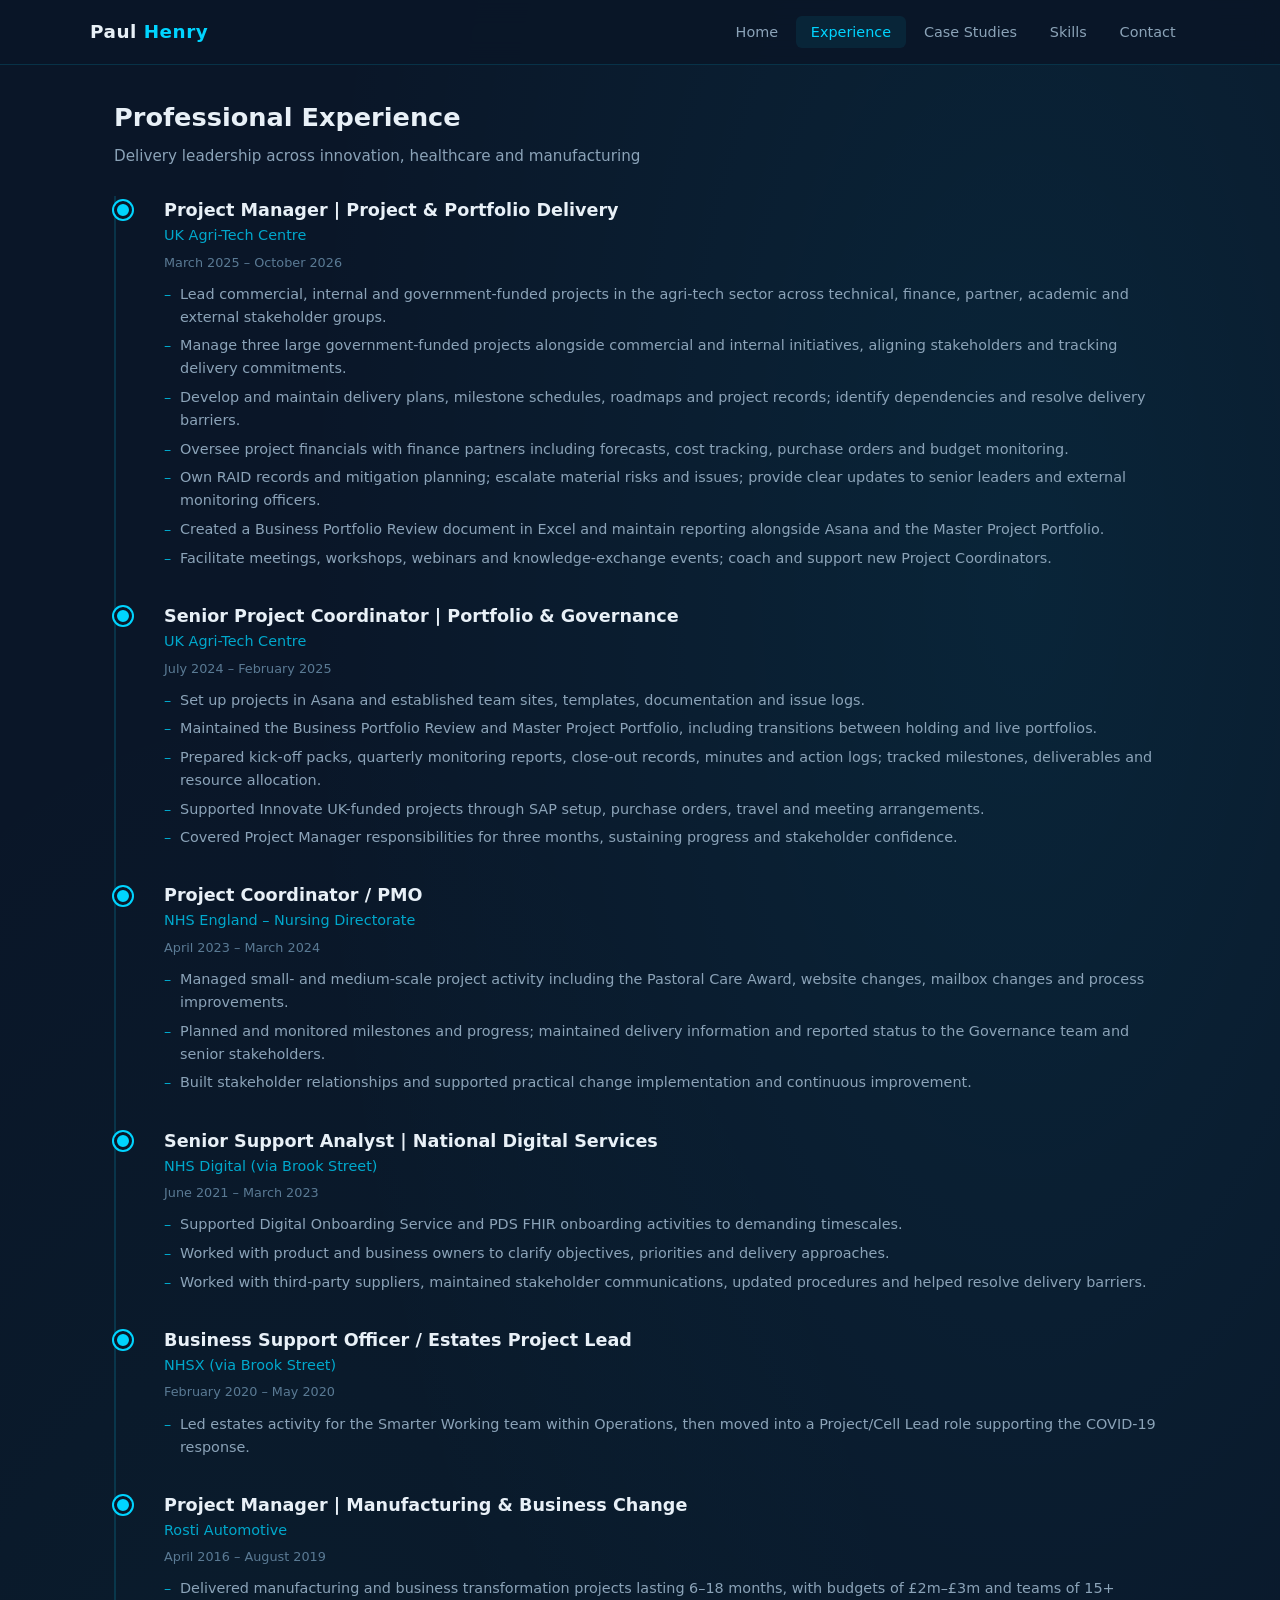
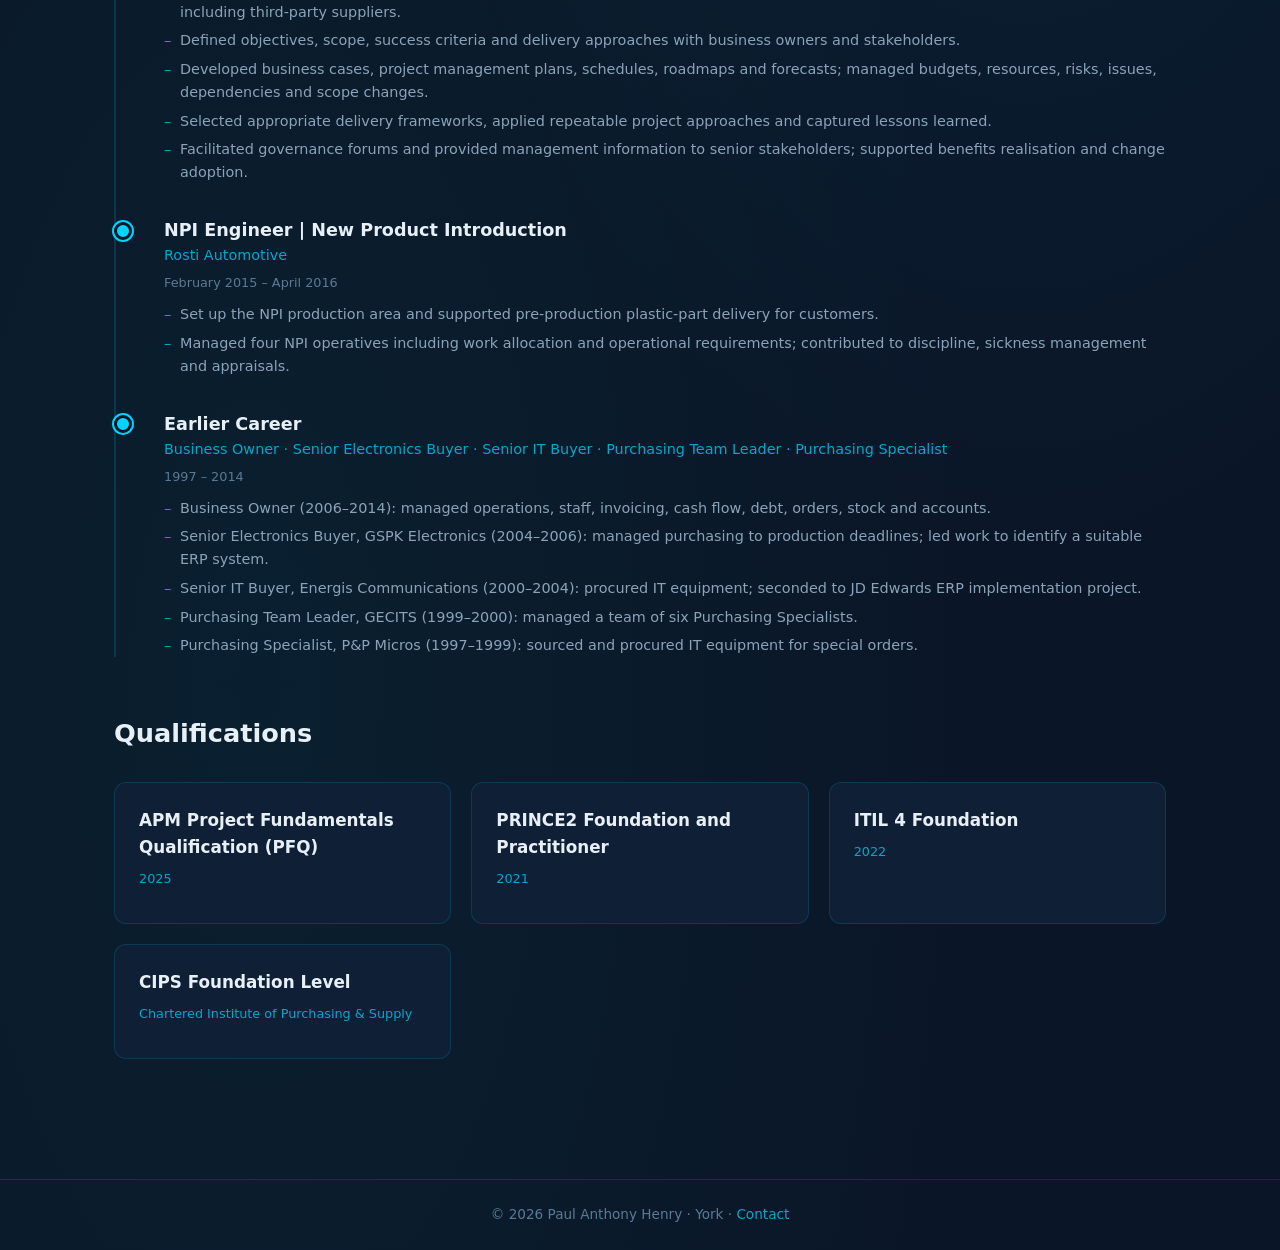
==== experience.html @ afd57022 "Add files via upload" ====
<!DOCTYPE html>
<html lang="en">
<head>
  <meta charset="UTF-8">
  <meta name="viewport" content="width=device-width, initial-scale=1.0">
  <title>Experience | Paul Henry</title>
  <meta name="description" content="Professional experience of Paul Henry – Senior Project Manager across UK Agri-Tech Centre, NHS, and manufacturing.">
  <link rel="stylesheet" href="styles.css">
</head>
<body>
  <nav class="nav">
    <div class="nav-inner">
      <a href="index.html" class="logo">Paul <span>Henry</span></a>
      <button class="nav-toggle" aria-label="Menu" onclick="document.querySelector('.nav-links').classList.toggle('open')">☰</button>
      <ul class="nav-links">
        <li><a href="index.html">Home</a></li>
        <li><a href="experience.html" class="active">Experience</a></li>
        <li><a href="case-studies.html">Case Studies</a></li>
        <li><a href="skills.html">Skills</a></li>
        <li><a href="contact.html">Contact</a></li>
      </ul>
    </div>
  </nav>

  <main>
    <section class="section">
      <div class="section-header">
        <h2>Professional Experience</h2>
        <p>Delivery leadership across innovation, healthcare and manufacturing</p>
      </div>

      <div class="timeline">
        <div class="timeline-item">
          <div class="role">Project Manager | Project &amp; Portfolio Delivery</div>
          <div class="org">UK Agri-Tech Centre</div>
          <div class="dates">March 2025 – October 2026</div>
          <ul>
            <li>Lead commercial, internal and government-funded projects in the agri-tech sector across technical, finance, partner, academic and external stakeholder groups.</li>
            <li>Manage three large government-funded projects alongside commercial and internal initiatives, aligning stakeholders and tracking delivery commitments.</li>
            <li>Develop and maintain delivery plans, milestone schedules, roadmaps and project records; identify dependencies and resolve delivery barriers.</li>
            <li>Oversee project financials with finance partners including forecasts, cost tracking, purchase orders and budget monitoring.</li>
            <li>Own RAID records and mitigation planning; escalate material risks and issues; provide clear updates to senior leaders and external monitoring officers.</li>
            <li>Created a Business Portfolio Review document in Excel and maintain reporting alongside Asana and the Master Project Portfolio.</li>
            <li>Facilitate meetings, workshops, webinars and knowledge-exchange events; coach and support new Project Coordinators.</li>
          </ul>
        </div>

        <div class="timeline-item">
          <div class="role">Senior Project Coordinator | Portfolio &amp; Governance</div>
          <div class="org">UK Agri-Tech Centre</div>
          <div class="dates">July 2024 – February 2025</div>
          <ul>
            <li>Set up projects in Asana and established team sites, templates, documentation and issue logs.</li>
            <li>Maintained the Business Portfolio Review and Master Project Portfolio, including transitions between holding and live portfolios.</li>
            <li>Prepared kick-off packs, quarterly monitoring reports, close-out records, minutes and action logs; tracked milestones, deliverables and resource allocation.</li>
            <li>Supported Innovate UK-funded projects through SAP setup, purchase orders, travel and meeting arrangements.</li>
            <li>Covered Project Manager responsibilities for three months, sustaining progress and stakeholder confidence.</li>
          </ul>
        </div>

        <div class="timeline-item">
          <div class="role">Project Coordinator / PMO</div>
          <div class="org">NHS England – Nursing Directorate</div>
          <div class="dates">April 2023 – March 2024</div>
          <ul>
            <li>Managed small- and medium-scale project activity including the Pastoral Care Award, website changes, mailbox changes and process improvements.</li>
            <li>Planned and monitored milestones and progress; maintained delivery information and reported status to the Governance team and senior stakeholders.</li>
            <li>Built stakeholder relationships and supported practical change implementation and continuous improvement.</li>
          </ul>
        </div>

        <div class="timeline-item">
          <div class="role">Senior Support Analyst | National Digital Services</div>
          <div class="org">NHS Digital (via Brook Street)</div>
          <div class="dates">June 2021 – March 2023</div>
          <ul>
            <li>Supported Digital Onboarding Service and PDS FHIR onboarding activities to demanding timescales.</li>
            <li>Worked with product and business owners to clarify objectives, priorities and delivery approaches.</li>
            <li>Worked with third-party suppliers, maintained stakeholder communications, updated procedures and helped resolve delivery barriers.</li>
          </ul>
        </div>

        <div class="timeline-item">
          <div class="role">Business Support Officer / Estates Project Lead</div>
          <div class="org">NHSX (via Brook Street)</div>
          <div class="dates">February 2020 – May 2020</div>
          <ul>
            <li>Led estates activity for the Smarter Working team within Operations, then moved into a Project/Cell Lead role supporting the COVID-19 response.</li>
          </ul>
        </div>

        <div class="timeline-item">
          <div class="role">Project Manager | Manufacturing &amp; Business Change</div>
          <div class="org">Rosti Automotive</div>
          <div class="dates">April 2016 – August 2019</div>
          <ul>
            <li>Delivered manufacturing and business transformation projects lasting 6–18 months, with budgets of £2m–£3m and teams of 15+ including third-party suppliers.</li>
            <li>Defined objectives, scope, success criteria and delivery approaches with business owners and stakeholders.</li>
            <li>Developed business cases, project management plans, schedules, roadmaps and forecasts; managed budgets, resources, risks, issues, dependencies and scope changes.</li>
            <li>Selected appropriate delivery frameworks, applied repeatable project approaches and captured lessons learned.</li>
            <li>Facilitated governance forums and provided management information to senior stakeholders; supported benefits realisation and change adoption.</li>
          </ul>
        </div>

        <div class="timeline-item">
          <div class="role">NPI Engineer | New Product Introduction</div>
          <div class="org">Rosti Automotive</div>
          <div class="dates">February 2015 – April 2016</div>
          <ul>
            <li>Set up the NPI production area and supported pre-production plastic-part delivery for customers.</li>
            <li>Managed four NPI operatives including work allocation and operational requirements; contributed to discipline, sickness management and appraisals.</li>
          </ul>
        </div>

        <div class="timeline-item">
          <div class="role">Earlier Career</div>
          <div class="org">Business Owner · Senior Electronics Buyer · Senior IT Buyer · Purchasing Team Leader · Purchasing Specialist</div>
          <div class="dates">1997 – 2014</div>
          <ul>
            <li>Business Owner (2006–2014): managed operations, staff, invoicing, cash flow, debt, orders, stock and accounts.</li>
            <li>Senior Electronics Buyer, GSPK Electronics (2004–2006): managed purchasing to production deadlines; led work to identify a suitable ERP system.</li>
            <li>Senior IT Buyer, Energis Communications (2000–2004): procured IT equipment; seconded to JD Edwards ERP implementation project.</li>
            <li>Purchasing Team Leader, GECITS (1999–2000): managed a team of six Purchasing Specialists.</li>
            <li>Purchasing Specialist, P&amp;P Micros (1997–1999): sourced and procured IT equipment for special orders.</li>
          </ul>
        </div>
      </div>
    </section>

    <section class="section">
      <div class="section-header">
        <h2>Qualifications</h2>
      </div>
      <div class="cards">
        <div class="card">
          <h3>APM Project Fundamentals Qualification (PFQ)</h3>
          <p class="meta">2025</p>
        </div>
        <div class="card">
          <h3>PRINCE2 Foundation and Practitioner</h3>
          <p class="meta">2021</p>
        </div>
        <div class="card">
          <h3>ITIL 4 Foundation</h3>
          <p class="meta">2022</p>
        </div>
        <div class="card">
          <h3>CIPS Foundation Level</h3>
          <p class="meta">Chartered Institute of Purchasing &amp; Supply</p>
        </div>
      </div>
    </section>
  </main>

  <footer>
    <p>© 2026 Paul Anthony Henry · York · <a href="contact.html">Contact</a></p>
  </footer>
</body>
</html>
---- styles.css ----
/* Paul Henry - Professional Portfolio */
:root {
  --bg-dark: #0a1628;
  --bg-card: #0f1f35;
  --bg-card-hover: #152a45;
  --navy: #0d1b2a;
  --cyan: #00d4ff;
  --cyan-dim: #00a8cc;
  --teal: #00b4a0;
  --magenta: #e91e8c;
  --orange: #f5a623;
  --text: #e8f0f7;
  --text-muted: #8ba3b8;
  --text-dim: #5a7a94;
  --border: rgba(0, 212, 255, 0.15);
  --shadow: 0 8px 32px rgba(0, 0, 0, 0.4);
  --radius: 12px;
  --font: 'Segoe UI', system-ui, -apple-system, sans-serif;
}

* {
  margin: 0;
  padding: 0;
  box-sizing: border-box;
}

html {
  scroll-behavior: smooth;
}

body {
  font-family: var(--font);
  background: var(--bg-dark);
  color: var(--text);
  line-height: 1.6;
  min-height: 100vh;
  background-image: 
    radial-gradient(ellipse at 80% 20%, rgba(0, 212, 255, 0.08) 0%, transparent 50%),
    radial-gradient(ellipse at 20% 80%, rgba(0, 180, 160, 0.06) 0%, transparent 50%);
}

/* Background image overlay for hero */
.hero-bg {
  position: absolute;
  inset: 0;
  background: url('background.jpg') no-repeat right center;
  background-size: cover;
  opacity: 0.35;
  z-index: 0;
  pointer-events: none;
}

/* Navigation */
.nav {
  position: sticky;
  top: 0;
  z-index: 100;
  background: rgba(10, 22, 40, 0.92);
  backdrop-filter: blur(12px);
  border-bottom: 1px solid var(--border);
  padding: 0 1.5rem;
}

.nav-inner {
  max-width: 1100px;
  margin: 0 auto;
  display: flex;
  align-items: center;
  justify-content: space-between;
  height: 64px;
}

.logo {
  font-weight: 700;
  font-size: 1.15rem;
  color: var(--text);
  text-decoration: none;
  letter-spacing: 0.5px;
}

.logo span {
  color: var(--cyan);
}

.nav-links {
  display: flex;
  gap: 0.25rem;
  list-style: none;
}

.nav-links a {
  color: var(--text-muted);
  text-decoration: none;
  padding: 0.5rem 0.9rem;
  border-radius: 6px;
  font-size: 0.9rem;
  font-weight: 500;
  transition: color 0.2s, background 0.2s;
}

.nav-links a:hover,
.nav-links a.active {
  color: var(--cyan);
  background: rgba(0, 212, 255, 0.08);
}

.nav-toggle {
  display: none;
  background: none;
  border: none;
  color: var(--text);
  font-size: 1.5rem;
  cursor: pointer;
}

/* Main layout */
main {
  max-width: 1100px;
  margin: 0 auto;
  padding: 2rem 1.5rem 4rem;
}

/* Hero */
.hero {
  position: relative;
  padding: 4rem 0 3rem;
  overflow: hidden;
  border-radius: var(--radius);
  margin-bottom: 3rem;
}

.hero-content {
  position: relative;
  z-index: 1;
  max-width: 640px;
}

.hero-label {
  display: inline-block;
  font-size: 0.75rem;
  font-weight: 600;
  letter-spacing: 1.5px;
  text-transform: uppercase;
  color: var(--cyan);
  margin-bottom: 0.75rem;
}

.hero h1 {
  font-size: clamp(2rem, 5vw, 2.75rem);
  font-weight: 700;
  line-height: 1.2;
  margin-bottom: 0.5rem;
}

.hero .title {
  font-size: 1.15rem;
  color: var(--cyan-dim);
  font-weight: 500;
  margin-bottom: 1.25rem;
}

.hero .summary {
  color: var(--text-muted);
  font-size: 1.05rem;
  margin-bottom: 1.75rem;
  max-width: 540px;
}

.hero-actions {
  display: flex;
  gap: 0.75rem;
  flex-wrap: wrap;
}

.btn {
  display: inline-flex;
  align-items: center;
  gap: 0.4rem;
  padding: 0.7rem 1.4rem;
  border-radius: 8px;
  font-weight: 600;
  font-size: 0.95rem;
  text-decoration: none;
  transition: transform 0.15s, background 0.2s, box-shadow 0.2s;
  border: none;
  cursor: pointer;
}

.btn-primary {
  background: linear-gradient(135deg, var(--cyan), var(--teal));
  color: var(--navy);
}

.btn-primary:hover {
  transform: translateY(-2px);
  box-shadow: 0 6px 20px rgba(0, 212, 255, 0.35);
}

.btn-secondary {
  background: transparent;
  color: var(--cyan);
  border: 1px solid var(--border);
}

.btn-secondary:hover {
  background: rgba(0, 212, 255, 0.1);
  border-color: var(--cyan);
}

/* Section headers */
.section {
  margin-bottom: 3.5rem;
}

.section-header {
  margin-bottom: 1.75rem;
}

.section-header h2 {
  font-size: 1.6rem;
  font-weight: 700;
  margin-bottom: 0.35rem;
}

.section-header p {
  color: var(--text-muted);
  font-size: 0.95rem;
}

/* Cards grid */
.cards {
  display: grid;
  grid-template-columns: repeat(auto-fit, minmax(280px, 1fr));
  gap: 1.25rem;
}

.card {
  background: var(--bg-card);
  border: 1px solid var(--border);
  border-radius: var(--radius);
  padding: 1.5rem;
  transition: background 0.2s, border-color 0.2s, transform 0.2s;
}

.card:hover {
  background: var(--bg-card-hover);
  border-color: rgba(0, 212, 255, 0.3);
  transform: translateY(-3px);
}

.card h3 {
  font-size: 1.05rem;
  margin-bottom: 0.5rem;
  color: var(--text);
}

.card p {
  color: var(--text-muted);
  font-size: 0.9rem;
}

.card .meta {
  font-size: 0.8rem;
  color: var(--cyan-dim);
  margin-bottom: 0.6rem;
  font-weight: 500;
}

/* Impact bullets */
.impact-list {
  list-style: none;
  display: grid;
  gap: 0.85rem;
}

.impact-list li {
  display: flex;
  gap: 0.85rem;
  align-items: flex-start;
  background: var(--bg-card);
  border: 1px solid var(--border);
  border-radius: 10px;
  padding: 1rem 1.15rem;
}

.impact-list .icon {
  flex-shrink: 0;
  width: 28px;
  height: 28px;
  border-radius: 50%;
  background: rgba(0, 212, 255, 0.15);
  color: var(--cyan);
  display: flex;
  align-items: center;
  justify-content: center;
  font-size: 0.85rem;
  font-weight: 700;
}

.impact-list p {
  color: var(--text-muted);
  font-size: 0.95rem;
}

/* Experience timeline */
.timeline {
  position: relative;
  padding-left: 1.75rem;
  border-left: 2px solid var(--border);
}

.timeline-item {
  position: relative;
  margin-bottom: 2rem;
  padding-left: 1.25rem;
}

.timeline-item::before {
  content: '';
  position: absolute;
  left: -1.85rem;
  top: 0.35rem;
  width: 12px;
  height: 12px;
  border-radius: 50%;
  background: var(--cyan);
  border: 3px solid var(--bg-dark);
  box-shadow: 0 0 0 2px var(--cyan);
}

.timeline-item .role {
  font-weight: 600;
  font-size: 1.1rem;
  color: var(--text);
}

.timeline-item .org {
  color: var(--cyan-dim);
  font-size: 0.9rem;
  margin-bottom: 0.35rem;
}

.timeline-item .dates {
  font-size: 0.8rem;
  color: var(--text-dim);
  margin-bottom: 0.6rem;
}

.timeline-item ul {
  list-style: none;
  margin-top: 0.5rem;
}

.timeline-item li {
  color: var(--text-muted);
  font-size: 0.9rem;
  padding-left: 1rem;
  position: relative;
  margin-bottom: 0.35rem;
}

.timeline-item li::before {
  content: '–';
  position: absolute;
  left: 0;
  color: var(--cyan-dim);
}

/* Case study cards */
.case-study {
  background: var(--bg-card);
  border: 1px solid var(--border);
  border-radius: var(--radius);
  padding: 1.75rem;
  margin-bottom: 1.5rem;
}

.case-study h3 {
  font-size: 1.25rem;
  margin-bottom: 0.4rem;
}

.case-study .tag {
  display: inline-block;
  font-size: 0.7rem;
  font-weight: 600;
  letter-spacing: 0.5px;
  text-transform: uppercase;
  color: var(--cyan);
  background: rgba(0, 212, 255, 0.12);
  padding: 0.25rem 0.6rem;
  border-radius: 4px;
  margin-bottom: 1rem;
}

.star-block {
  margin-bottom: 1rem;
}

.star-block h4 {
  font-size: 0.8rem;
  font-weight: 700;
  letter-spacing: 1px;
  text-transform: uppercase;
  color: var(--cyan-dim);
  margin-bottom: 0.35rem;
}

.star-block p {
  color: var(--text-muted);
  font-size: 0.95rem;
}

/* Skills */
.skills-grid {
  display: grid;
  grid-template-columns: repeat(auto-fit, minmax(240px, 1fr));
  gap: 1rem;
}

.skill-card {
  background: var(--bg-card);
  border: 1px solid var(--border);
  border-radius: 10px;
  padding: 1.25rem;
}

.skill-card h3 {
  font-size: 0.95rem;
  color: var(--cyan);
  margin-bottom: 0.5rem;
  font-weight: 600;
}

.skill-card p {
  color: var(--text-muted);
  font-size: 0.85rem;
}

.bar-group {
  margin-bottom: 1.5rem;
}

.bar-row {
  display: flex;
  align-items: center;
  gap: 0.75rem;
  margin-bottom: 0.65rem;
}

.bar-label {
  width: 180px;
  font-size: 0.85rem;
  color: var(--text-muted);
  flex-shrink: 0;
}

.bar-track {
  flex: 1;
  height: 10px;
  background: rgba(255,255,255,0.06);
  border-radius: 5px;
  overflow: hidden;
}

.bar-fill {
  height: 100%;
  border-radius: 5px;
  background: linear-gradient(90deg, var(--teal), var(--cyan));
}

.bar-value {
  width: 28px;
  font-size: 0.8rem;
  color: var(--text-dim);
  text-align: right;
}

/* Contact */
.contact-card {
  background: var(--bg-card);
  border: 1px solid var(--border);
  border-radius: var(--radius);
  padding: 2rem;
  max-width: 520px;
}

.contact-card a {
  color: var(--cyan);
  text-decoration: none;
}

.contact-card a:hover {
  text-decoration: underline;
}

.contact-row {
  display: flex;
  gap: 0.75rem;
  margin-bottom: 1rem;
  align-items: center;
}

.contact-row .label {
  font-size: 0.8rem;
  color: var(--text-dim);
  width: 70px;
  flex-shrink: 0;
}

/* Footer */
footer {
  border-top: 1px solid var(--border);
  padding: 1.5rem;
  text-align: center;
  color: var(--text-dim);
  font-size: 0.85rem;
}

footer a {
  color: var(--cyan-dim);
  text-decoration: none;
}

/* Utilities */
.tag-row {
  display: flex;
  flex-wrap: wrap;
  gap: 0.5rem;
  margin-top: 1rem;
}

.tag-pill {
  font-size: 0.75rem;
  padding: 0.3rem 0.7rem;
  border-radius: 20px;
  background: rgba(0, 212, 255, 0.1);
  color: var(--cyan);
  border: 1px solid var(--border);
}

.img-responsive {
  width: 100%;
  max-width: 100%;
  border-radius: var(--radius);
  border: 1px solid var(--border);
  margin: 1.5rem 0;
}

/* Mobile */
@media (max-width: 768px) {
  .nav-links {
    display: none;
    position: absolute;
    top: 64px;
    left: 0;
    right: 0;
    background: var(--bg-dark);
    flex-direction: column;
    padding: 1rem;
    border-bottom: 1px solid var(--border);
  }

  .nav-links.open {
    display: flex;
  }

  .nav-toggle {
    display: block;
  }

  .bar-label {
    width: 120px;
    font-size: 0.75rem;
  }

  .hero {
    padding: 2.5rem 0;
  }
}
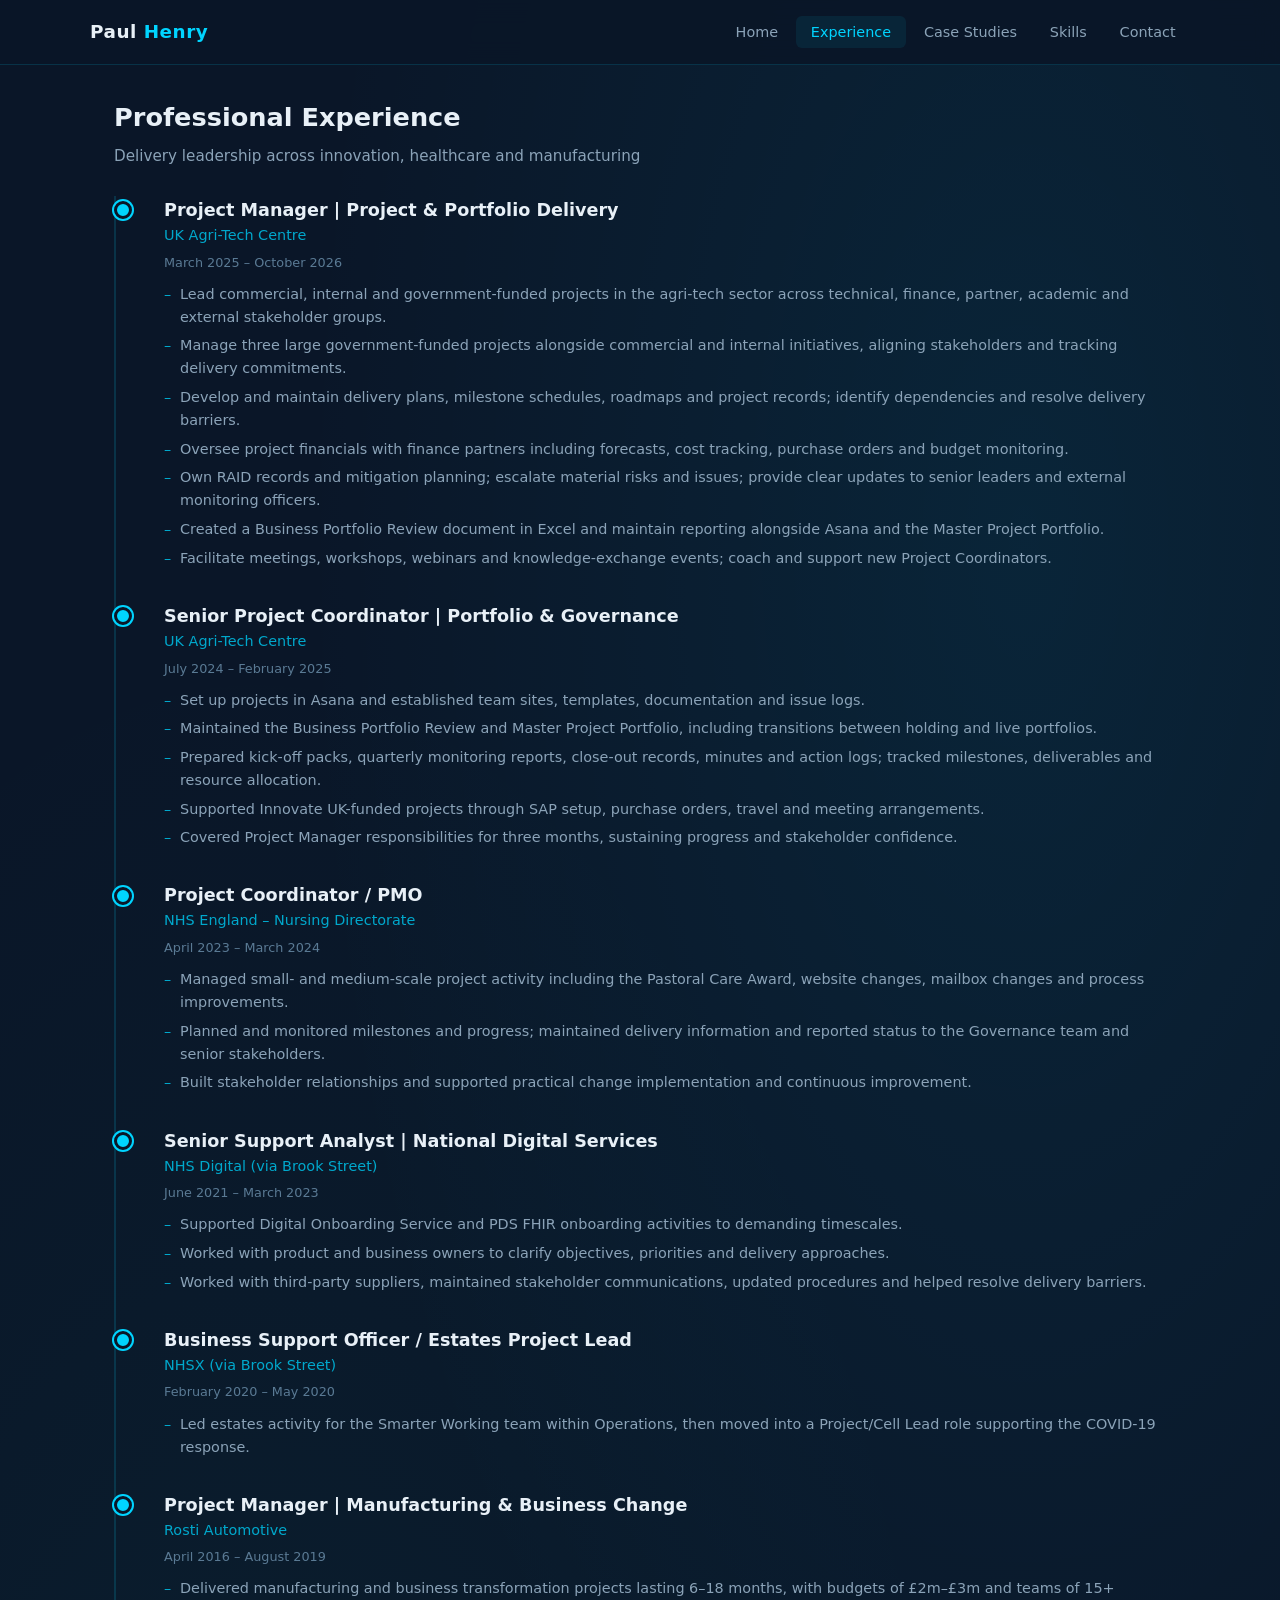
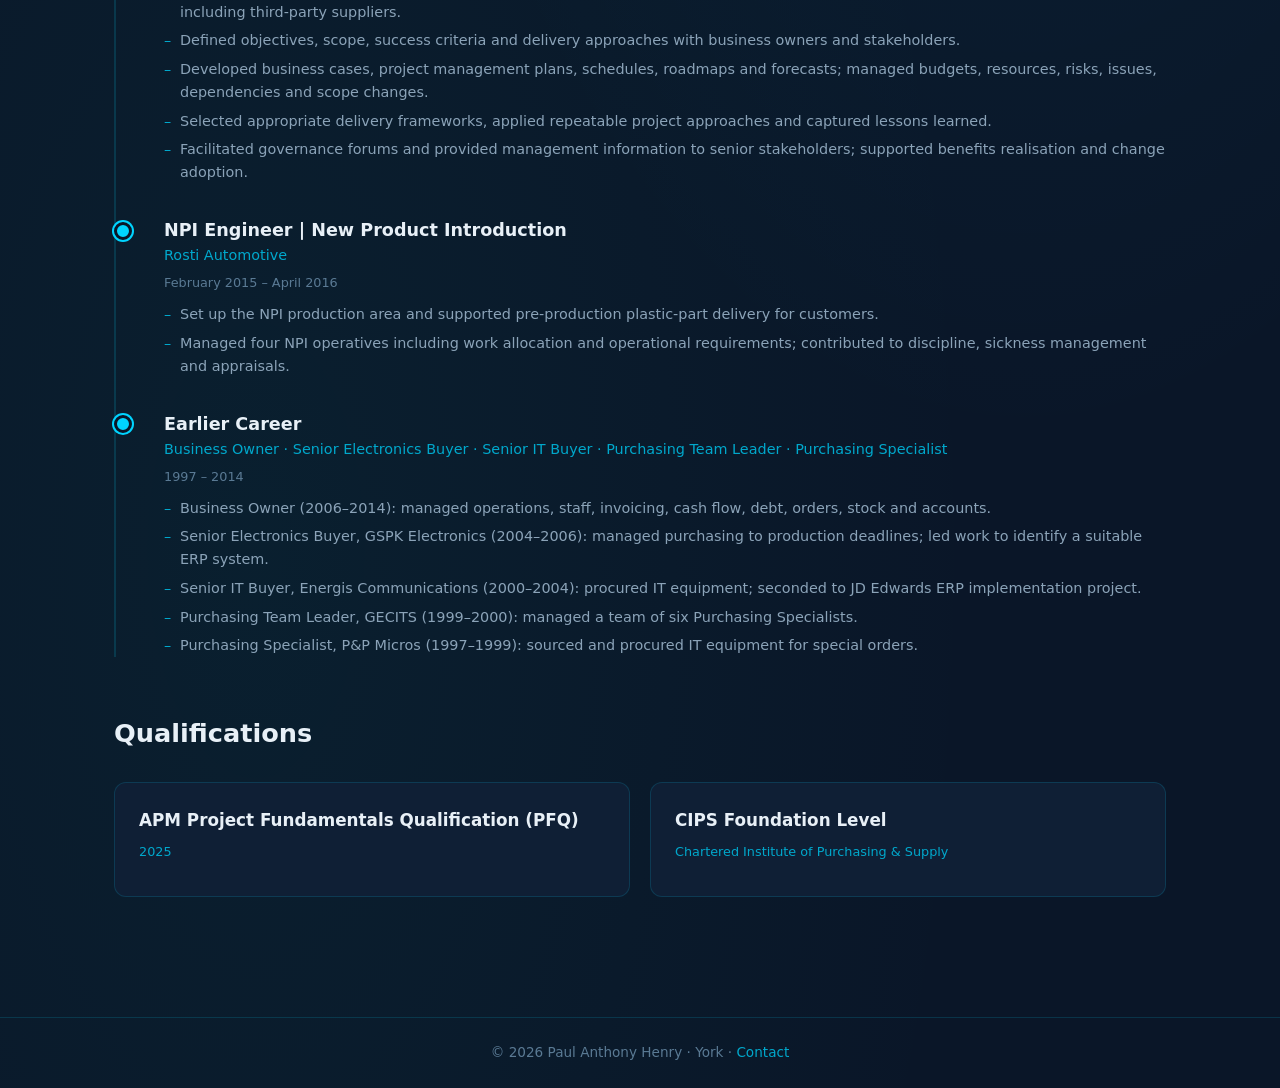
==== commit 15fe7eb6: "Remove PRINCE2 and ITIL qualifications Removed PRINCE2 and ITIL qualifications from experience secti" ====
--- a/experience.html
+++ b/experience.html
@@ -137,14 +137,6 @@
           <p class="meta">2025</p>
         </div>
         <div class="card">
-          <h3>PRINCE2 Foundation and Practitioner</h3>
-          <p class="meta">2021</p>
-        </div>
-        <div class="card">
-          <h3>ITIL 4 Foundation</h3>
-          <p class="meta">2022</p>
-        </div>
-        <div class="card">
           <h3>CIPS Foundation Level</h3>
           <p class="meta">Chartered Institute of Purchasing &amp; Supply</p>
         </div>
@@ -156,4 +148,4 @@
     <p>© 2026 Paul Anthony Henry · York · <a href="contact.html">Contact</a></p>
   </footer>
 </body>
-</html>+</html>
